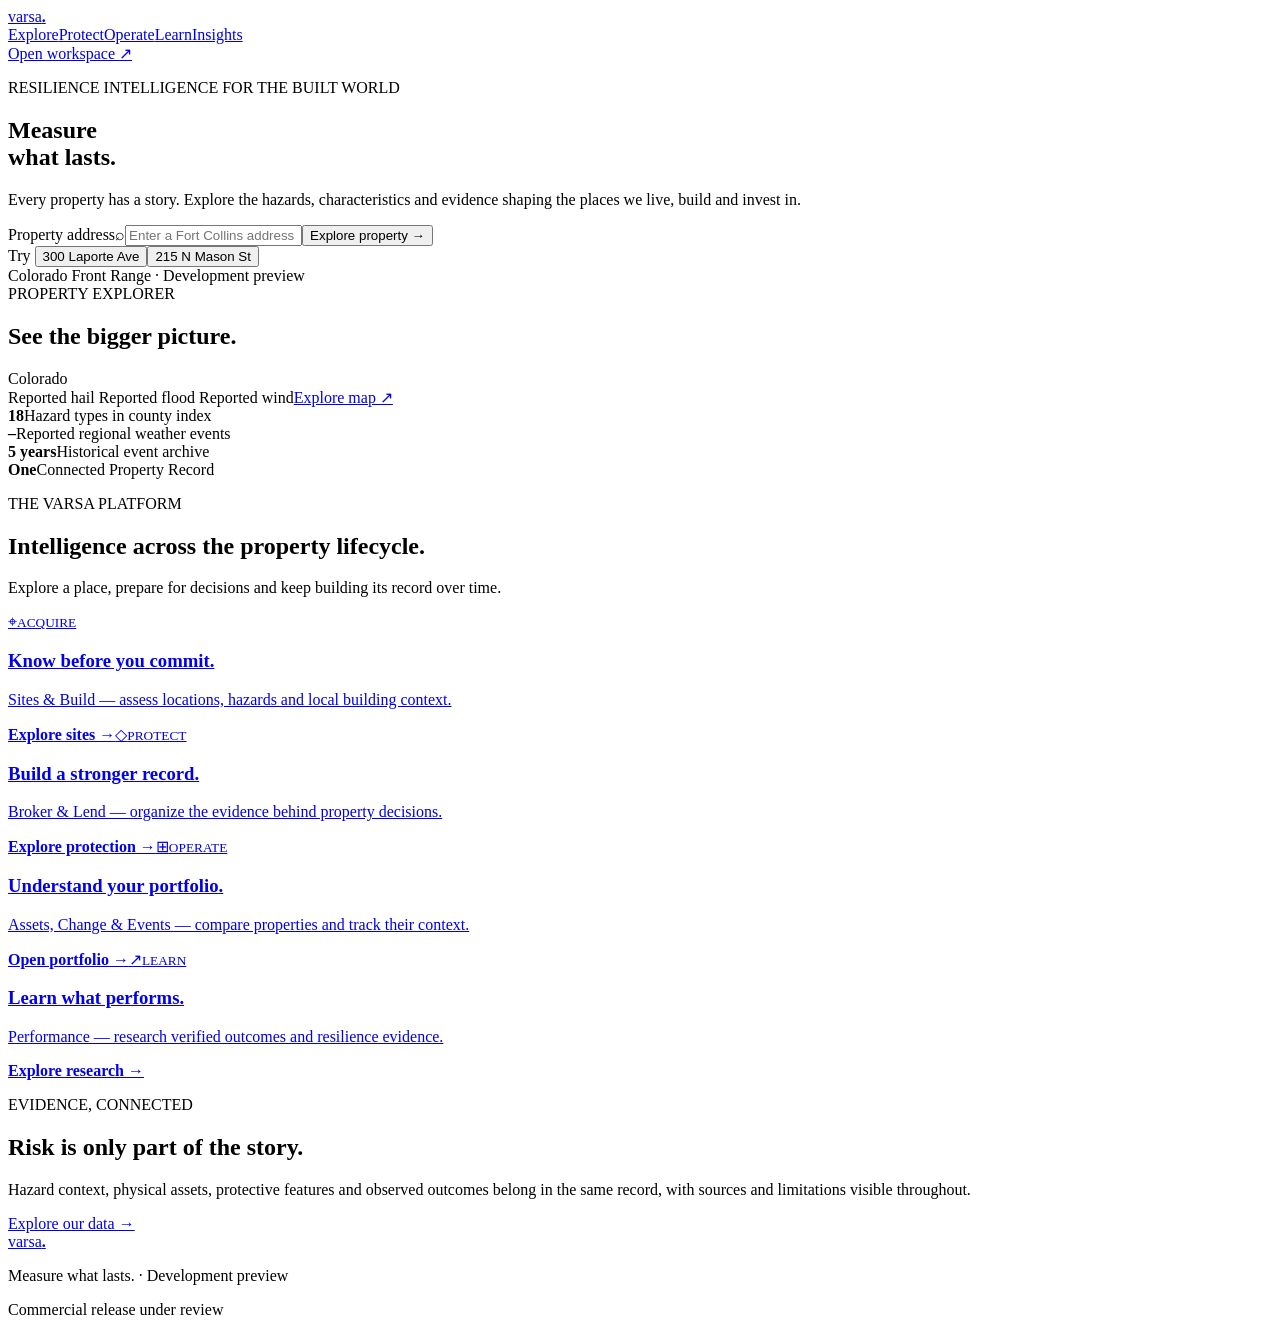
==== web/index.html @ 05336b61 "Add due diligence PDF and published flood map checks" ====
<!doctype html><html lang="en"><head><meta charset="utf-8"><meta name="viewport" content="width=device-width,initial-scale=1"><meta name="description" content="Explore the evidence behind properties, hazards, protections and outcomes."><title>varsa. | Measure what lasts.</title><link rel="stylesheet" href="web/vendor/leaflet.css"><style>/*CSS*/</style></head><body>
<header class="top"><a class="brand" href="#home"><img class="mark" alt="" src="[data-uri]*LOGO*/"><span>varsa<b>.</b></span></a><nav aria-label="Main navigation"><a href="#acquire">Explore</a><a href="#protect">Protect</a><a href="#operate">Operate</a><a href="#learn">Learn</a><a href="#research">Insights</a></nav><a class="nav-cta" href="#acquire">Open workspace ↗</a></header>
<main>
<section id="home">
<div class="landing"><div class="hero-copy"><p class="eyebrow">RESILIENCE INTELLIGENCE FOR THE BUILT WORLD</p><h1>Measure<br>what lasts<span>.</span></h1><p class="hero-intro">Every property has a story. Explore the hazards, characteristics and evidence shaping the places we live, build and invest in.</p><form id="home-search" class="search-box"><label class="sr-only" for="home-query">Property address</label><span class="search-icon" aria-hidden="true">⌕</span><input id="home-query" placeholder="Enter a Fort Collins address" required><button>Explore property →</button></form><div class="examples">Try <button data-address="300 Laporte Ave">300 Laporte Ave</button><button data-address="215 N Mason St">215 N Mason St</button></div><div class="hero-note"><span class="live-dot"></span> Colorado Front Range · Development preview</div></div>
<div class="hero-map-card"><div class="map-title"><div><span class="eyebrow">PROPERTY EXPLORER</span><h2>See the bigger picture.</h2></div><span class="pill">Colorado</span></div><div id="home-map" class="map"></div><div class="map-caption"><span><i class="legend-dot hail"></i> Reported hail</span><span><i class="legend-dot flood"></i> Reported flood</span><span><i class="legend-dot wind"></i> Reported wind</span><a href="#acquire">Explore map ↗</a></div></div></div>
<div class="stats-strip"><div><strong id="stat-hazards">18</strong><span>Hazard types in county index</span></div><div><strong id="stat-events">–</strong><span>Reported regional weather events</span></div><div><strong>5 years</strong><span>Historical event archive</span></div><div><strong>One</strong><span>Connected Property Record</span></div></div>
<div class="section-heading"><div><p class="eyebrow">THE VARSA PLATFORM</p><h2>Intelligence across the property lifecycle.</h2></div><p>Explore a place, prepare for decisions and keep building its record over time.</p></div>
<div class="suite-grid"><a class="suite" href="#acquire"><span class="suite-icon">⌖</span><small>ACQUIRE</small><h3>Know before you commit.</h3><p>Sites &amp; Build — assess locations, hazards and local building context.</p><b>Explore sites →</b></a><a class="suite" href="#protect"><span class="suite-icon">◇</span><small>PROTECT</small><h3>Build a stronger record.</h3><p>Broker &amp; Lend — organize the evidence behind property decisions.</p><b>Explore protection →</b></a><a class="suite" href="#operate"><span class="suite-icon">⊞</span><small>OPERATE</small><h3>Understand your portfolio.</h3><p>Assets, Change &amp; Events — compare properties and track their context.</p><b>Open portfolio →</b></a><a class="suite" href="#learn"><span class="suite-icon">↗</span><small>LEARN</small><h3>Learn what performs.</h3><p>Performance — research verified outcomes and resilience evidence.</p><b>Explore research →</b></a></div>
<div class="feature-band"><div><p class="eyebrow">EVIDENCE, CONNECTED</p><h2>Risk is only part of the story.</h2><p>Hazard context, physical assets, protective features and observed outcomes belong in the same record, with sources and limitations visible throughout.</p></div><a class="button light" href="#research">Explore our data →</a></div>
</section>
<section id="acquire" hidden><div class="workspace-header"><div><p class="eyebrow">ACQUIRE / SITES</p><h1>Property explorer</h1><p>Find an address, explore local hazards and open its source-linked record.</p></div><div class="workspace-actions"><button class="secondary" id="save-property">＋ Add to portfolio</button><button class="secondary" id="print-record">Download PDF</button></div></div><form id="lookup" class="workspace-search"><label class="sr-only" for="query">Search a Fort Collins street address</label><span class="search-icon">⌕</span><input id="query" value="300 Laporte Ave" placeholder="Fort Collins street address" required autocomplete="off"><button>Find property</button></form><p class="caption">Try a sample: <button class="text-btn" data-address="215 N Mason St">215 N Mason St</button> · <button class="text-btn" data-address="201 Peterson St">201 Peterson St</button> · <button class="text-btn" data-address="300 Laporte Ave">City Hall</button> · Address submitted to Colorado GIS.</p><div id="lookup-status" role="status"></div>
<div class="explorer-grid"><aside class="panel property-panel"><div id="property-summary"></div><h3>Record sections</h3><div class="record-tabs" role="tablist"><button data-record-tab="overview" role="tab">Overview</button><button data-record-tab="hazards" role="tab">Hazards</button><button data-record-tab="events" role="tab">Event history</button><button data-record-tab="building" role="tab">Building &amp; rules</button><button data-record-tab="evidence" role="tab">Evidence &amp; sources</button></div><button class="secondary full" id="download-record">Download record ↓</button></aside><div class="panel map-panel"><div class="panel-heading"><div><h2>Explore hazard history</h2><p>Reported event points and selected property</p></div><span class="pill">2020–2024</span></div><div class="map-controls"><label>Hazard<select id="map-hazard"><option value="all">All mapped reports</option><option>Hail</option><option>Flood</option><option>Wind</option><option>Heavy rain</option></select></label><label>Year<select id="map-year"><option value="all">All years</option><option>2020</option><option>2021</option><option>2022</option><option>2023</option><option>2024</option></select></label><label class="check"><input type="checkbox" id="show-footprint"> Modeled hail footprints · Jul 20–21, 2024 UTC</label></div><div id="explorer-map" class="map"></div><div id="map-summary" class="map-caption"></div></div></div><div id="record-content" class="record-content"></div>
</section>
<section id="protect" hidden><div class="workspace-header"><div><p class="eyebrow">PROTECT / BROKER &amp; LEND</p><h1>Evidence for better decisions.</h1><p>Build a source-linked record for insurance and financing conversations.</p></div><a class="button" href="#acquire">Choose a property →</a></div><div id="protect-record" class="panel"></div><div class="suite-grid two"><article class="panel"><h3>Broker</h3><p>Roof materials, inspection records and insurer-specific requirements.</p><span class="pill">Workflow preview</span></article><article class="panel"><h3>Lend</h3><p>Collateral evidence, property conditions and verified protective investments.</p><span class="pill">Workflow preview</span></article></div></section>
<section id="operate" hidden><div class="workspace-header"><div><p class="eyebrow">OPERATE / ASSETS, CHANGE &amp; EVENTS</p><h1>Your property portfolio.</h1><p>Compare selected Property Records side by side during this session.</p></div><a class="button" href="#acquire">Add properties →</a></div><div id="operate-record" class="panel"></div><div class="panel"><div class="panel-heading"><h2>Portfolio comparison</h2><span id="portfolio-count" class="pill"></span></div><div id="portfolio" class="table-scroll"></div></div><div class="suite-grid two"><article class="panel"><h3>Change</h3><p>Local requirements and property updates will inform future monitoring.</p></article><article class="panel"><h3>Events</h3><p>Historical reported events are available in the explorer. Actual building impacts require additional evidence.</p></article></div></section>
<section id="learn" hidden><div class="workspace-header"><div><p class="eyebrow">LEARN / PERFORMANCE</p><h1>What actually holds up?</h1><p>Research the connections between hazards, protection and observed outcomes.</p></div><span class="pill">Research roadmap</span></div><div class="suite-grid two"><article class="panel"><h2>Performance evidence</h2><p>Verified building characteristics, comparable event exposure, documented damage and recovery records are needed before measuring effects.</p></article><article class="panel"><h2>Financial evidence</h2><p>Connect verified cost and recovery data with actual asset outcomes. Comparative claims remain pending.</p></article></div></section>
<section id="research" hidden><div class="workspace-header"><div><p class="eyebrow">INSIGHTS / DATA &amp; RESEARCH</p><h1>Evidence you can trace.</h1><p>Explore the datasets and methods powering each Property Record.</p></div></div><div id="research-data" class="suite-grid"></div></section>
</main><footer><a class="brand" href="#home"><img class="mark" alt="" src="[data-uri]*LOGO*/"><span>varsa<b>.</b></span></a><p>Measure what lasts. · Development preview</p><span>Commercial release under review</span></footer><script src="web/vendor/leaflet.js"></script><script src="web/vendor/pdf-lib.min.js" defer></script><script type="module" src="web/app.js"></script></body></html>
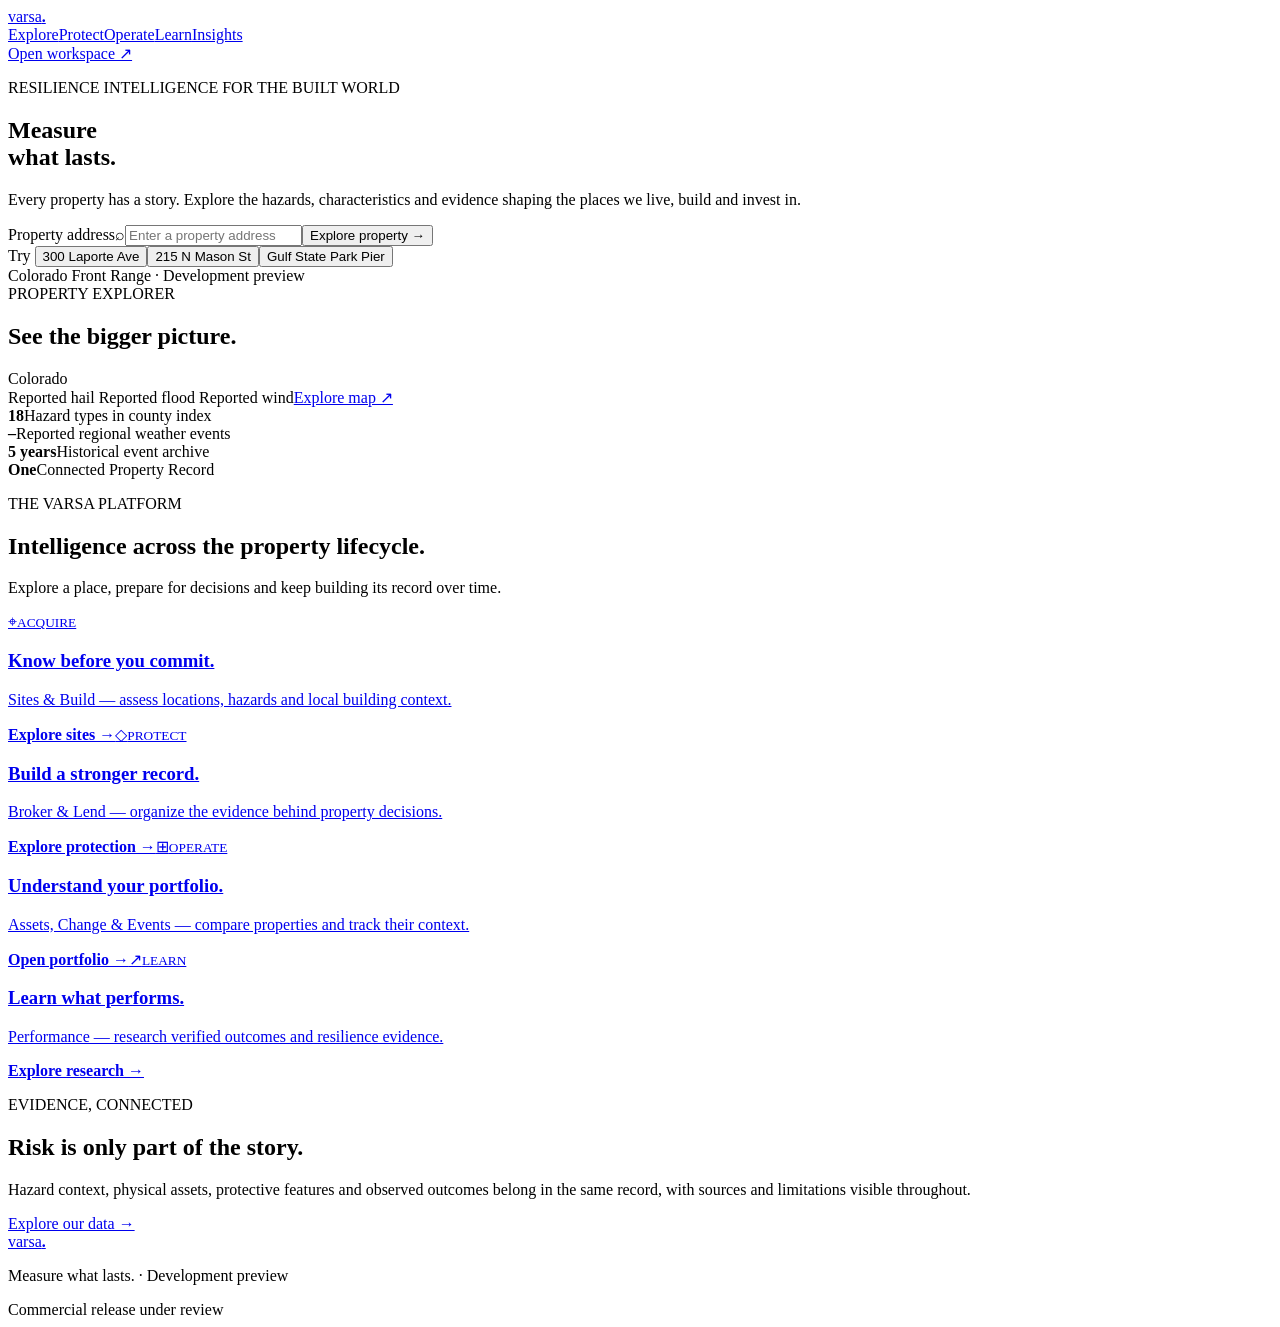
==== commit 18bac6e3: "Add address-searchable public facility recovery example" ====
--- a/web/index.html
+++ b/web/index.html
@@ -2,18 +2,18 @@
 <header class="top"><a class="brand" href="#home"><img class="mark" alt="" src="[data-uri]*LOGO*/"><span>varsa<b>.</b></span></a><nav aria-label="Main navigation"><a href="#acquire">Explore</a><a href="#protect">Protect</a><a href="#operate">Operate</a><a href="#learn">Learn</a><a href="#research">Insights</a></nav><a class="nav-cta" href="#acquire">Open workspace ↗</a></header>
 <main>
 <section id="home">
-<div class="landing"><div class="hero-copy"><p class="eyebrow">RESILIENCE INTELLIGENCE FOR THE BUILT WORLD</p><h1>Measure<br>what lasts<span>.</span></h1><p class="hero-intro">Every property has a story. Explore the hazards, characteristics and evidence shaping the places we live, build and invest in.</p><form id="home-search" class="search-box"><label class="sr-only" for="home-query">Property address</label><span class="search-icon" aria-hidden="true">⌕</span><input id="home-query" placeholder="Enter a Fort Collins address" required><button>Explore property →</button></form><div class="examples">Try <button data-address="300 Laporte Ave">300 Laporte Ave</button><button data-address="215 N Mason St">215 N Mason St</button></div><div class="hero-note"><span class="live-dot"></span> Colorado Front Range · Development preview</div></div>
+<div class="landing"><div class="hero-copy"><p class="eyebrow">RESILIENCE INTELLIGENCE FOR THE BUILT WORLD</p><h1>Measure<br>what lasts<span>.</span></h1><p class="hero-intro">Every property has a story. Explore the hazards, characteristics and evidence shaping the places we live, build and invest in.</p><form id="home-search" class="search-box"><label class="sr-only" for="home-query">Property address</label><span class="search-icon" aria-hidden="true">⌕</span><input id="home-query" placeholder="Enter a property address" required><button>Explore property →</button></form><div class="examples">Try <button data-address="300 Laporte Ave">300 Laporte Ave</button><button data-address="215 N Mason St">215 N Mason St</button><button data-address="20800 East Beach Blvd">Gulf State Park Pier</button></div><div class="hero-note"><span class="live-dot"></span> Colorado Front Range · Development preview</div></div>
 <div class="hero-map-card"><div class="map-title"><div><span class="eyebrow">PROPERTY EXPLORER</span><h2>See the bigger picture.</h2></div><span class="pill">Colorado</span></div><div id="home-map" class="map"></div><div class="map-caption"><span><i class="legend-dot hail"></i> Reported hail</span><span><i class="legend-dot flood"></i> Reported flood</span><span><i class="legend-dot wind"></i> Reported wind</span><a href="#acquire">Explore map ↗</a></div></div></div>
 <div class="stats-strip"><div><strong id="stat-hazards">18</strong><span>Hazard types in county index</span></div><div><strong id="stat-events">–</strong><span>Reported regional weather events</span></div><div><strong>5 years</strong><span>Historical event archive</span></div><div><strong>One</strong><span>Connected Property Record</span></div></div>
 <div class="section-heading"><div><p class="eyebrow">THE VARSA PLATFORM</p><h2>Intelligence across the property lifecycle.</h2></div><p>Explore a place, prepare for decisions and keep building its record over time.</p></div>
 <div class="suite-grid"><a class="suite" href="#acquire"><span class="suite-icon">⌖</span><small>ACQUIRE</small><h3>Know before you commit.</h3><p>Sites &amp; Build — assess locations, hazards and local building context.</p><b>Explore sites →</b></a><a class="suite" href="#protect"><span class="suite-icon">◇</span><small>PROTECT</small><h3>Build a stronger record.</h3><p>Broker &amp; Lend — organize the evidence behind property decisions.</p><b>Explore protection →</b></a><a class="suite" href="#operate"><span class="suite-icon">⊞</span><small>OPERATE</small><h3>Understand your portfolio.</h3><p>Assets, Change &amp; Events — compare properties and track their context.</p><b>Open portfolio →</b></a><a class="suite" href="#learn"><span class="suite-icon">↗</span><small>LEARN</small><h3>Learn what performs.</h3><p>Performance — research verified outcomes and resilience evidence.</p><b>Explore research →</b></a></div>
 <div class="feature-band"><div><p class="eyebrow">EVIDENCE, CONNECTED</p><h2>Risk is only part of the story.</h2><p>Hazard context, physical assets, protective features and observed outcomes belong in the same record, with sources and limitations visible throughout.</p></div><a class="button light" href="#research">Explore our data →</a></div>
 </section>
-<section id="acquire" hidden><div class="workspace-header"><div><p class="eyebrow">ACQUIRE / SITES</p><h1>Property explorer</h1><p>Find an address, explore local hazards and open its source-linked record.</p></div><div class="workspace-actions"><button class="secondary" id="save-property">＋ Add to portfolio</button><button class="secondary" id="print-record">Download PDF</button></div></div><form id="lookup" class="workspace-search"><label class="sr-only" for="query">Search a Fort Collins street address</label><span class="search-icon">⌕</span><input id="query" value="300 Laporte Ave" placeholder="Fort Collins street address" required autocomplete="off"><button>Find property</button></form><p class="caption">Try a sample: <button class="text-btn" data-address="215 N Mason St">215 N Mason St</button> · <button class="text-btn" data-address="201 Peterson St">201 Peterson St</button> · <button class="text-btn" data-address="300 Laporte Ave">City Hall</button> · Address submitted to Colorado GIS.</p><div id="lookup-status" role="status"></div>
-<div class="explorer-grid"><aside class="panel property-panel"><div id="property-summary"></div><h3>Record sections</h3><div class="record-tabs" role="tablist"><button data-record-tab="overview" role="tab">Overview</button><button data-record-tab="hazards" role="tab">Hazards</button><button data-record-tab="events" role="tab">Event history</button><button data-record-tab="building" role="tab">Building &amp; rules</button><button data-record-tab="evidence" role="tab">Evidence &amp; sources</button></div><button class="secondary full" id="download-record">Download record ↓</button></aside><div class="panel map-panel"><div class="panel-heading"><div><h2>Explore hazard history</h2><p>Reported event points and selected property</p></div><span class="pill">2020–2024</span></div><div class="map-controls"><label>Hazard<select id="map-hazard"><option value="all">All mapped reports</option><option>Hail</option><option>Flood</option><option>Wind</option><option>Heavy rain</option></select></label><label>Year<select id="map-year"><option value="all">All years</option><option>2020</option><option>2021</option><option>2022</option><option>2023</option><option>2024</option></select></label><label class="check"><input type="checkbox" id="show-footprint"> Modeled hail footprints · Jul 20–21, 2024 UTC</label></div><div id="explorer-map" class="map"></div><div id="map-summary" class="map-caption"></div></div></div><div id="record-content" class="record-content"></div>
+<section id="acquire" hidden><div class="workspace-header"><div><p class="eyebrow">ACQUIRE / SITES</p><h1>Property explorer</h1><p>Enter an address to explore sourced hazards, protections, performance and economics.</p></div><div class="workspace-actions"><button class="secondary" id="save-property">＋ Add to portfolio</button><button class="secondary" id="print-record">Download PDF</button></div></div><form id="lookup" class="workspace-search"><label class="sr-only" for="query">Search a Fort Collins street address</label><span class="search-icon">⌕</span><input id="query" value="300 Laporte Ave" placeholder="Fort Collins street address" required autocomplete="off"><button>Find property</button></form><p class="caption">Try a sample: <button class="text-btn" data-address="215 N Mason St">215 N Mason St</button> · <button class="text-btn" data-address="201 Peterson St">201 Peterson St</button> · <button class="text-btn" data-address="300 Laporte Ave">City Hall</button> · Address submitted to Colorado GIS.</p><div id="lookup-status" role="status"></div>
+<div class="explorer-grid"><aside class="panel property-panel"><div id="property-summary"></div><h3>Record sections</h3><div class="record-tabs" role="tablist"><button data-record-tab="overview" role="tab">Overview</button><button data-record-tab="hazards" role="tab">Hazards</button><button data-record-tab="events" role="tab">Event history</button><button data-record-tab="building" role="tab">Building &amp; rules</button><button data-record-tab="history" role="tab">Private Record</button><button data-record-tab="evidence" role="tab">Evidence &amp; sources</button></div><button class="secondary full" id="download-record">Download Core Record ↓</button></aside><div class="panel map-panel"><div class="panel-heading"><div><h2>Explore hazard history</h2><p>Reported event points and selected property</p></div><span class="pill">2020–2024</span></div><div class="map-controls"><label>Hazard<select id="map-hazard"><option value="all">All mapped reports</option><option>Hail</option><option>Flood</option><option>Wind</option><option>Heavy rain</option></select></label><label>Year<select id="map-year"><option value="all">All years</option><option>2020</option><option>2021</option><option>2022</option><option>2023</option><option>2024</option></select></label><label class="check"><input type="checkbox" id="show-footprint"> Modeled hail footprints · Jul 20–21, 2024 UTC</label></div><div id="explorer-map" class="map"></div><div id="map-summary" class="map-caption"></div></div></div><div id="record-content" class="record-content"></div>
 </section>
-<section id="protect" hidden><div class="workspace-header"><div><p class="eyebrow">PROTECT / BROKER &amp; LEND</p><h1>Evidence for better decisions.</h1><p>Build a source-linked record for insurance and financing conversations.</p></div><a class="button" href="#acquire">Choose a property →</a></div><div id="protect-record" class="panel"></div><div class="suite-grid two"><article class="panel"><h3>Broker</h3><p>Roof materials, inspection records and insurer-specific requirements.</p><span class="pill">Workflow preview</span></article><article class="panel"><h3>Lend</h3><p>Collateral evidence, property conditions and verified protective investments.</p><span class="pill">Workflow preview</span></article></div></section>
-<section id="operate" hidden><div class="workspace-header"><div><p class="eyebrow">OPERATE / ASSETS, CHANGE &amp; EVENTS</p><h1>Your property portfolio.</h1><p>Compare selected Property Records side by side during this session.</p></div><a class="button" href="#acquire">Add properties →</a></div><div id="operate-record" class="panel"></div><div class="panel"><div class="panel-heading"><h2>Portfolio comparison</h2><span id="portfolio-count" class="pill"></span></div><div id="portfolio" class="table-scroll"></div></div><div class="suite-grid two"><article class="panel"><h3>Change</h3><p>Local requirements and property updates will inform future monitoring.</p></article><article class="panel"><h3>Events</h3><p>Historical reported events are available in the explorer. Actual building impacts require additional evidence.</p></article></div></section>
-<section id="learn" hidden><div class="workspace-header"><div><p class="eyebrow">LEARN / PERFORMANCE</p><h1>What actually holds up?</h1><p>Research the connections between hazards, protection and observed outcomes.</p></div><span class="pill">Research roadmap</span></div><div class="suite-grid two"><article class="panel"><h2>Performance evidence</h2><p>Verified building characteristics, comparable event exposure, documented damage and recovery records are needed before measuring effects.</p></article><article class="panel"><h2>Financial evidence</h2><p>Connect verified cost and recovery data with actual asset outcomes. Comparative claims remain pending.</p></article></div></section>
-<section id="research" hidden><div class="workspace-header"><div><p class="eyebrow">INSIGHTS / DATA &amp; RESEARCH</p><h1>Evidence you can trace.</h1><p>Explore the datasets and methods powering each Property Record.</p></div></div><div id="research-data" class="suite-grid"></div></section>
+<section id="protect" hidden><div class="workspace-header"><div><p class="eyebrow">PROTECT / BROKER &amp; LEND</p><h1>Evidence for better decisions.</h1><p>Review sourced protection and collateral evidence for the selected property.</p></div><a class="button" href="#acquire">Choose a property →</a></div><div id="protect-record" class="panel"></div></section>
+<section id="operate" hidden><div class="workspace-header"><div><p class="eyebrow">OPERATE / ASSETS, CHANGE &amp; EVENTS</p><h1>Your property portfolio.</h1><p>Review documented changes, event context and open impact questions across assets.</p></div><a class="button" href="#acquire">Add properties →</a></div><div id="operate-record" class="panel"></div><div class="panel"><div class="panel-heading"><h2>Portfolio comparison</h2><span id="portfolio-count" class="pill"></span></div><div id="portfolio" class="table-scroll"></div></div></section>
+<section id="learn" hidden><div class="workspace-header"><div><p class="eyebrow">LEARN / PERFORMANCE</p><h1>What actually holds up?</h1><p>Research the connections between hazards, protection and observed outcomes.</p></div><span class="pill">Research roadmap</span></div><div class="suite-grid two"><article class="panel"><h2>Performance evidence</h2><p>Match building use, assembly, age and verified protection timing. Compare similar measured event intensity and track separately documented damage, downtime and recovery. Publish the sample, missing outcomes and uncertainty.</p></article><article class="panel"><h2>Financial evidence</h2><p>Link verified installation, repair and interruption costs to the observed outcome and date. Record currency year, geography and coverage. Keep lab studies, field observations and modeled estimates identifiable.</p></article></div></section>
+<section id="research" hidden><div class="workspace-header"><div><p class="eyebrow">INSIGHTS / DATA &amp; RESEARCH</p><h1>Evidence you can trace.</h1><p>Explore the datasets and methods powering each Property Record.</p></div></div><div id="pier-recovery" class="record-content"></div><div id="research-data" class="suite-grid"></div></section>
 </main><footer><a class="brand" href="#home"><img class="mark" alt="" src="[data-uri]*LOGO*/"><span>varsa<b>.</b></span></a><p>Measure what lasts. · Development preview</p><span>Commercial release under review</span></footer><script src="web/vendor/leaflet.js"></script><script src="web/vendor/pdf-lib.min.js" defer></script><script type="module" src="web/app.js"></script></body></html>
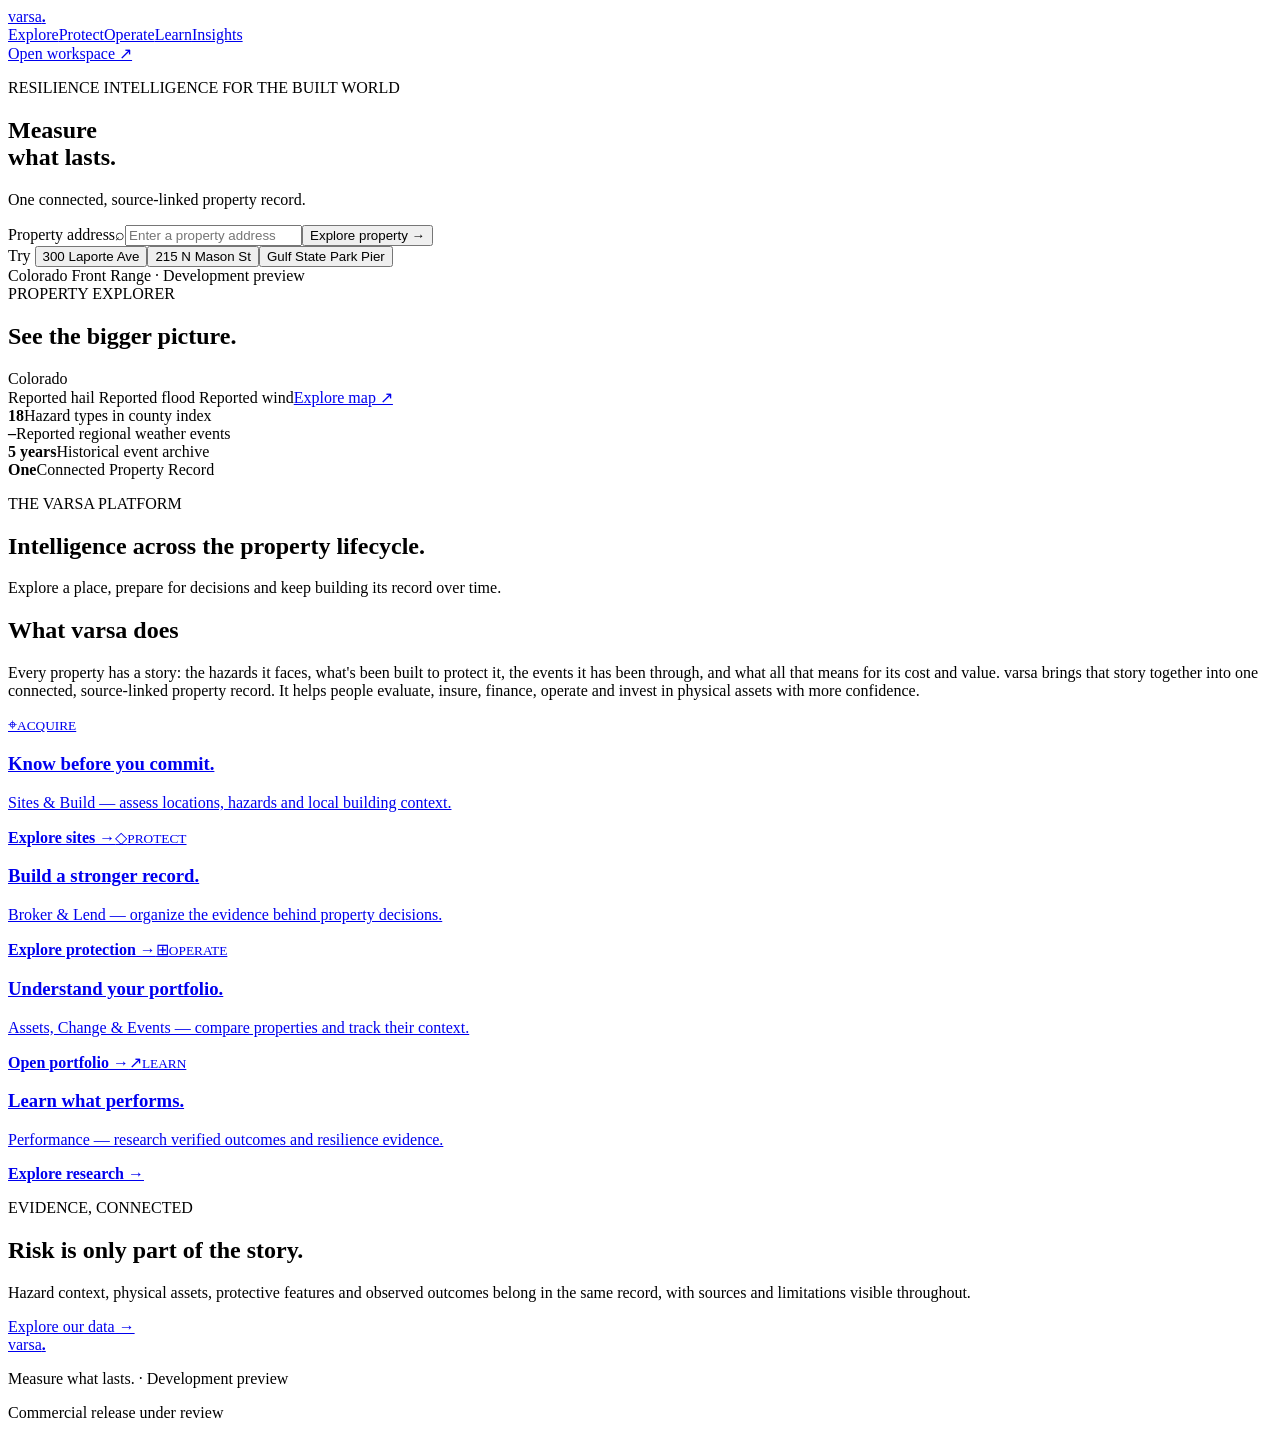
==== commit 771c5e0b: "Use approved VARSA tenet and test Denver parcel permit coverage" ====
--- a/web/index.html
+++ b/web/index.html
@@ -2,18 +2,18 @@
 <header class="top"><a class="brand" href="#home"><img class="mark" alt="" src="[data-uri]*LOGO*/"><span>varsa<b>.</b></span></a><nav aria-label="Main navigation"><a href="#acquire">Explore</a><a href="#protect">Protect</a><a href="#operate">Operate</a><a href="#learn">Learn</a><a href="#research">Insights</a></nav><a class="nav-cta" href="#acquire">Open workspace ↗</a></header>
 <main>
 <section id="home">
-<div class="landing"><div class="hero-copy"><p class="eyebrow">RESILIENCE INTELLIGENCE FOR THE BUILT WORLD</p><h1>Measure<br>what lasts<span>.</span></h1><p class="hero-intro">Every property has a story. Explore the hazards, characteristics and evidence shaping the places we live, build and invest in.</p><form id="home-search" class="search-box"><label class="sr-only" for="home-query">Property address</label><span class="search-icon" aria-hidden="true">⌕</span><input id="home-query" placeholder="Enter a property address" required><button>Explore property →</button></form><div class="examples">Try <button data-address="300 Laporte Ave">300 Laporte Ave</button><button data-address="215 N Mason St">215 N Mason St</button><button data-address="20800 East Beach Blvd">Gulf State Park Pier</button></div><div class="hero-note"><span class="live-dot"></span> Colorado Front Range · Development preview</div></div>
+<div class="landing"><div class="hero-copy"><p class="eyebrow">RESILIENCE INTELLIGENCE FOR THE BUILT WORLD</p><h1>Measure<br>what lasts<span>.</span></h1><p class="hero-intro">One connected, source-linked property record.</p><form id="home-search" class="search-box"><label class="sr-only" for="home-query">Property address</label><span class="search-icon" aria-hidden="true">⌕</span><input id="home-query" placeholder="Enter a property address" required><button>Explore property →</button></form><div class="examples">Try <button data-address="300 Laporte Ave">300 Laporte Ave</button><button data-address="215 N Mason St">215 N Mason St</button><button data-address="20800 East Beach Blvd">Gulf State Park Pier</button></div><div class="hero-note"><span class="live-dot"></span> Colorado Front Range · Development preview</div></div>
 <div class="hero-map-card"><div class="map-title"><div><span class="eyebrow">PROPERTY EXPLORER</span><h2>See the bigger picture.</h2></div><span class="pill">Colorado</span></div><div id="home-map" class="map"></div><div class="map-caption"><span><i class="legend-dot hail"></i> Reported hail</span><span><i class="legend-dot flood"></i> Reported flood</span><span><i class="legend-dot wind"></i> Reported wind</span><a href="#acquire">Explore map ↗</a></div></div></div>
 <div class="stats-strip"><div><strong id="stat-hazards">18</strong><span>Hazard types in county index</span></div><div><strong id="stat-events">–</strong><span>Reported regional weather events</span></div><div><strong>5 years</strong><span>Historical event archive</span></div><div><strong>One</strong><span>Connected Property Record</span></div></div>
 <div class="section-heading"><div><p class="eyebrow">THE VARSA PLATFORM</p><h2>Intelligence across the property lifecycle.</h2></div><p>Explore a place, prepare for decisions and keep building its record over time.</p></div>
-<div class="suite-grid"><a class="suite" href="#acquire"><span class="suite-icon">⌖</span><small>ACQUIRE</small><h3>Know before you commit.</h3><p>Sites &amp; Build — assess locations, hazards and local building context.</p><b>Explore sites →</b></a><a class="suite" href="#protect"><span class="suite-icon">◇</span><small>PROTECT</small><h3>Build a stronger record.</h3><p>Broker &amp; Lend — organize the evidence behind property decisions.</p><b>Explore protection →</b></a><a class="suite" href="#operate"><span class="suite-icon">⊞</span><small>OPERATE</small><h3>Understand your portfolio.</h3><p>Assets, Change &amp; Events — compare properties and track their context.</p><b>Open portfolio →</b></a><a class="suite" href="#learn"><span class="suite-icon">↗</span><small>LEARN</small><h3>Learn what performs.</h3><p>Performance — research verified outcomes and resilience evidence.</p><b>Explore research →</b></a></div>
+<section class="panel"><h2>What varsa does</h2><p>Every property has a story: the hazards it faces, what&#x27;s been built to protect it, the events it has been through, and what all that means for its cost and value. varsa brings that story together into one connected, source-linked property record. It helps people evaluate, insure, finance, operate and invest in physical assets with more confidence.</p></section><div class="suite-grid"><a class="suite" href="#acquire"><span class="suite-icon">⌖</span><small>ACQUIRE</small><h3>Know before you commit.</h3><p>Sites &amp; Build — assess locations, hazards and local building context.</p><b>Explore sites →</b></a><a class="suite" href="#protect"><span class="suite-icon">◇</span><small>PROTECT</small><h3>Build a stronger record.</h3><p>Broker &amp; Lend — organize the evidence behind property decisions.</p><b>Explore protection →</b></a><a class="suite" href="#operate"><span class="suite-icon">⊞</span><small>OPERATE</small><h3>Understand your portfolio.</h3><p>Assets, Change &amp; Events — compare properties and track their context.</p><b>Open portfolio →</b></a><a class="suite" href="#learn"><span class="suite-icon">↗</span><small>LEARN</small><h3>Learn what performs.</h3><p>Performance — research verified outcomes and resilience evidence.</p><b>Explore research →</b></a></div>
 <div class="feature-band"><div><p class="eyebrow">EVIDENCE, CONNECTED</p><h2>Risk is only part of the story.</h2><p>Hazard context, physical assets, protective features and observed outcomes belong in the same record, with sources and limitations visible throughout.</p></div><a class="button light" href="#research">Explore our data →</a></div>
 </section>
-<section id="acquire" hidden><div class="workspace-header"><div><p class="eyebrow">ACQUIRE / SITES</p><h1>Property explorer</h1><p>Enter an address to explore sourced hazards, protections, performance and economics.</p></div><div class="workspace-actions"><button class="secondary" id="save-property">＋ Add to portfolio</button><button class="secondary" id="print-record">Download PDF</button></div></div><form id="lookup" class="workspace-search"><label class="sr-only" for="query">Search a Fort Collins street address</label><span class="search-icon">⌕</span><input id="query" value="300 Laporte Ave" placeholder="Fort Collins street address" required autocomplete="off"><button>Find property</button></form><p class="caption">Try a sample: <button class="text-btn" data-address="215 N Mason St">215 N Mason St</button> · <button class="text-btn" data-address="201 Peterson St">201 Peterson St</button> · <button class="text-btn" data-address="300 Laporte Ave">City Hall</button> · Address submitted to Colorado GIS.</p><div id="lookup-status" role="status"></div>
-<div class="explorer-grid"><aside class="panel property-panel"><div id="property-summary"></div><h3>Record sections</h3><div class="record-tabs" role="tablist"><button data-record-tab="overview" role="tab">Overview</button><button data-record-tab="hazards" role="tab">Hazards</button><button data-record-tab="events" role="tab">Event history</button><button data-record-tab="building" role="tab">Building &amp; rules</button><button data-record-tab="history" role="tab">Private Record</button><button data-record-tab="evidence" role="tab">Evidence &amp; sources</button></div><button class="secondary full" id="download-record">Download Core Record ↓</button></aside><div class="panel map-panel"><div class="panel-heading"><div><h2>Explore hazard history</h2><p>Reported event points and selected property</p></div><span class="pill">2020–2024</span></div><div class="map-controls"><label>Hazard<select id="map-hazard"><option value="all">All mapped reports</option><option>Hail</option><option>Flood</option><option>Wind</option><option>Heavy rain</option></select></label><label>Year<select id="map-year"><option value="all">All years</option><option>2020</option><option>2021</option><option>2022</option><option>2023</option><option>2024</option></select></label><label class="check"><input type="checkbox" id="show-footprint"> Modeled hail footprints · Jul 20–21, 2024 UTC</label></div><div id="explorer-map" class="map"></div><div id="map-summary" class="map-caption"></div></div></div><div id="record-content" class="record-content"></div>
+<section id="acquire" hidden><div class="workspace-header"><div><p class="eyebrow">ACQUIRE / SITES</p><h1>Property explorer</h1><p>Enter an address to explore sourced hazards, protections, performance and economics.</p></div><div class="workspace-actions"><button class="secondary" id="save-property">＋ Add to portfolio</button><button class="secondary" id="print-record">Download PDF</button></div></div><form id="lookup" class="workspace-search"><label class="sr-only" for="query">Search a Fort Collins street address</label><span class="search-icon">⌕</span><input id="query" value="300 Laporte Ave" placeholder="Fort Collins street address" required autocomplete="off"><button>Find property</button></form><p class="caption">Try a sample: <button class="text-btn" data-address="215 N Mason St">215 N Mason St</button> · <button class="text-btn" data-address="201 Peterson St">201 Peterson St</button> · <button class="text-btn" data-address="300 Laporte Ave">City Hall</button> · <button class="text-btn" data-address="100 S Bryan Ave">Village on Bryan</button> · Address submitted to Colorado GIS for general lookup.</p><div id="lookup-status" role="status"></div>
+<div id="bryan-acquisition" class="record-content" hidden></div><div id="general-acquisition"><div class="explorer-grid"><aside class="panel property-panel"><div id="property-summary"></div><h3>Record sections</h3><div class="record-tabs" role="tablist"><button data-record-tab="overview" role="tab">Overview</button><button data-record-tab="hazards" role="tab">Hazards</button><button data-record-tab="events" role="tab">Event history</button><button data-record-tab="building" role="tab">Building &amp; rules</button><button data-record-tab="history" role="tab">Private Record</button><button data-record-tab="evidence" role="tab">Evidence &amp; sources</button></div><button class="secondary full" id="download-record">Download Core Record ↓</button></aside><div id="record-content" class="record-content"></div><div class="panel map-panel"><div class="panel-heading"><div><h2>Explore hazard history</h2><p>Reported event points and selected property</p></div><span class="pill">2020–2024</span></div><div class="map-controls"><label>Hazard<select id="map-hazard"><option value="all">All mapped reports</option><option>Hail</option><option>Flood</option><option>Wind</option><option>Heavy rain</option></select></label><label>Year<select id="map-year"><option value="all">All years</option><option>2020</option><option>2021</option><option>2022</option><option>2023</option><option>2024</option></select></label><label class="check"><input type="checkbox" id="show-footprint"> Modeled hail footprints · Jul 20–21, 2024 UTC</label></div><div id="explorer-map" class="map"></div><div id="map-summary" class="map-caption"></div></div></div></div>
 </section>
 <section id="protect" hidden><div class="workspace-header"><div><p class="eyebrow">PROTECT / BROKER &amp; LEND</p><h1>Evidence for better decisions.</h1><p>Review sourced protection and collateral evidence for the selected property.</p></div><a class="button" href="#acquire">Choose a property →</a></div><div id="protect-record" class="panel"></div></section>
-<section id="operate" hidden><div class="workspace-header"><div><p class="eyebrow">OPERATE / ASSETS, CHANGE &amp; EVENTS</p><h1>Your property portfolio.</h1><p>Review documented changes, event context and open impact questions across assets.</p></div><a class="button" href="#acquire">Add properties →</a></div><div id="operate-record" class="panel"></div><div class="panel"><div class="panel-heading"><h2>Portfolio comparison</h2><span id="portfolio-count" class="pill"></span></div><div id="portfolio" class="table-scroll"></div></div></section>
+<section id="operate" hidden><div class="workspace-header"><div><p class="eyebrow">OPERATE / ASSETS, CHANGE &amp; EVENTS</p><h1>Your property portfolio.</h1><p>Review documented changes, event context and open impact questions across assets.</p></div><a class="button" href="#acquire">Add properties →</a></div><div id="sally-portfolio" class="record-content"></div><div id="operate-record" class="panel"></div><div class="panel"><div class="panel-heading"><h2>Portfolio comparison</h2><span id="portfolio-count" class="pill"></span></div><div id="portfolio" class="table-scroll"></div></div></section>
 <section id="learn" hidden><div class="workspace-header"><div><p class="eyebrow">LEARN / PERFORMANCE</p><h1>What actually holds up?</h1><p>Research the connections between hazards, protection and observed outcomes.</p></div><span class="pill">Research roadmap</span></div><div class="suite-grid two"><article class="panel"><h2>Performance evidence</h2><p>Match building use, assembly, age and verified protection timing. Compare similar measured event intensity and track separately documented damage, downtime and recovery. Publish the sample, missing outcomes and uncertainty.</p></article><article class="panel"><h2>Financial evidence</h2><p>Link verified installation, repair and interruption costs to the observed outcome and date. Record currency year, geography and coverage. Keep lab studies, field observations and modeled estimates identifiable.</p></article></div></section>
 <section id="research" hidden><div class="workspace-header"><div><p class="eyebrow">INSIGHTS / DATA &amp; RESEARCH</p><h1>Evidence you can trace.</h1><p>Explore the datasets and methods powering each Property Record.</p></div></div><div id="pier-recovery" class="record-content"></div><div id="research-data" class="suite-grid"></div></section>
 </main><footer><a class="brand" href="#home"><img class="mark" alt="" src="[data-uri]*LOGO*/"><span>varsa<b>.</b></span></a><p>Measure what lasts. · Development preview</p><span>Commercial release under review</span></footer><script src="web/vendor/leaflet.js"></script><script src="web/vendor/pdf-lib.min.js" defer></script><script type="module" src="web/app.js"></script></body></html>
